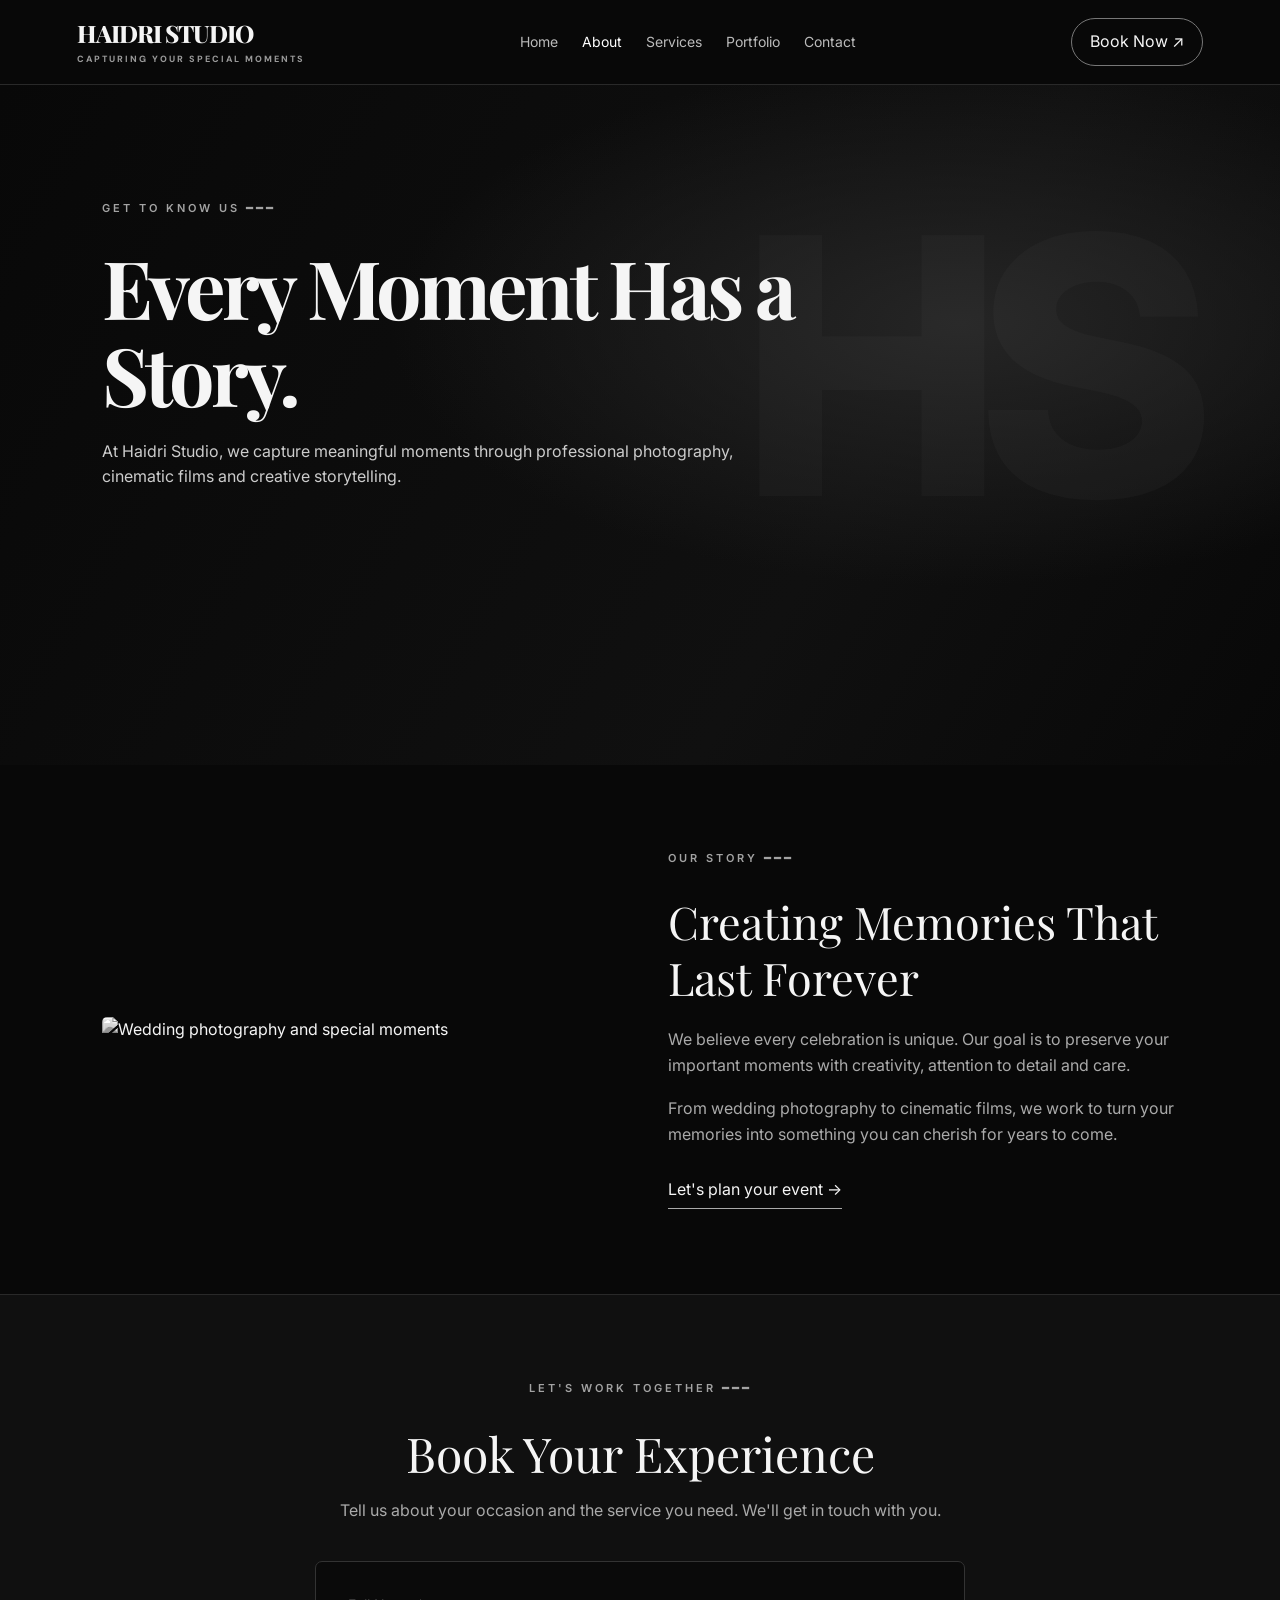
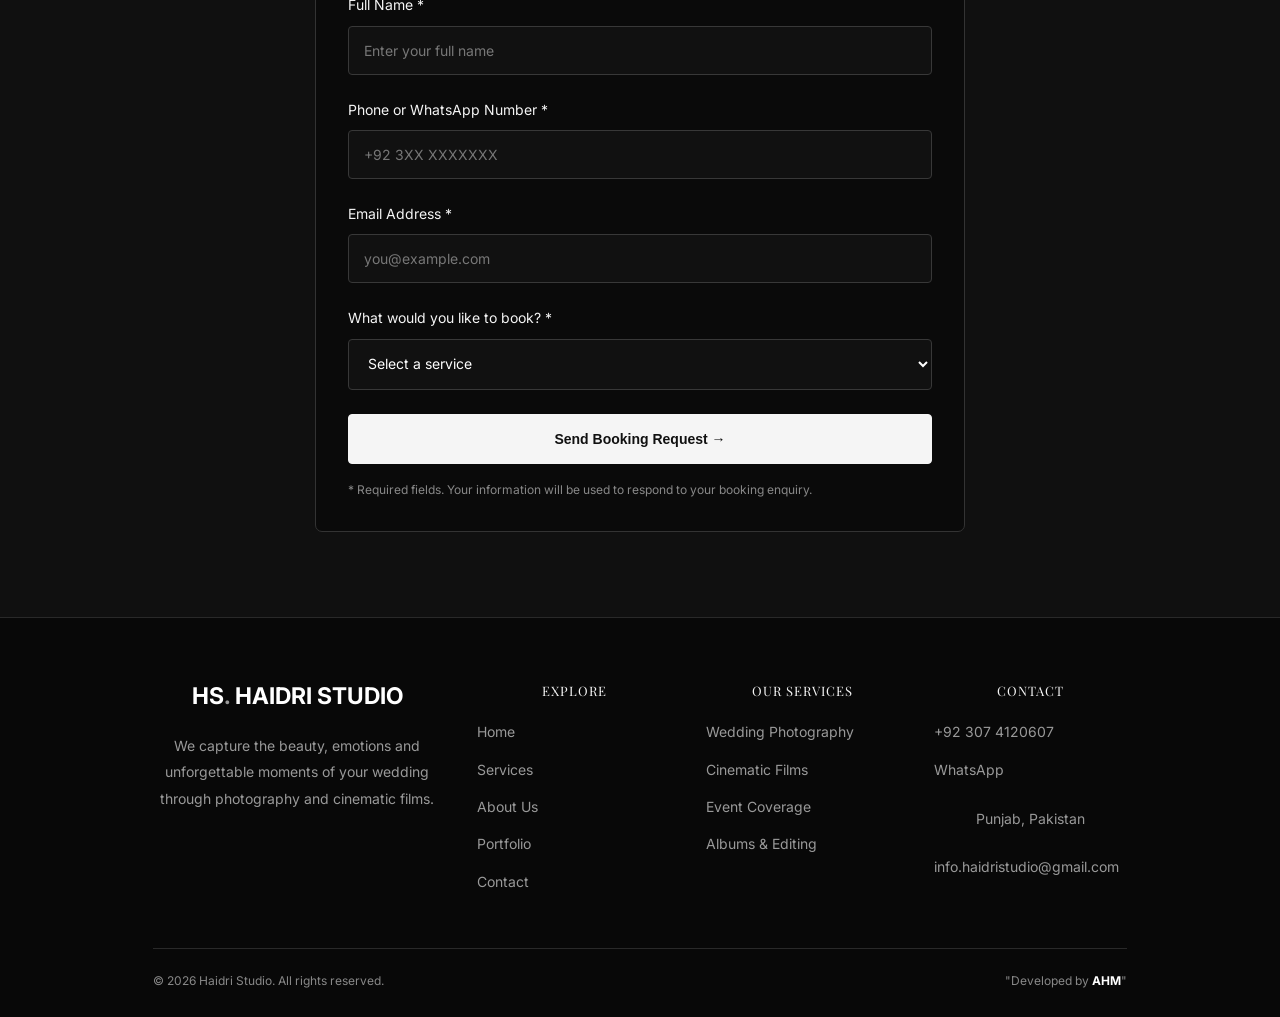
==== about.html @ b30dca48 "Add files via upload" ====
<!DOCTYPE html>
<html lang="en">
<head>
  <meta charset="UTF-8">
  <meta name="viewport" content="width=device-width, initial-scale=1.0">
  <title>About Us | Haidri Studio</title>

  <link rel="preconnect" href="https://fonts.googleapis.com">
  <link href="https://fonts.googleapis.com/css2?family=DM+Sans:wght@400;500;600;700&family=Playfair+Display:wght@400;500;600&display=swap" rel="stylesheet">

  <style>
    * {
      margin: 0;
      padding: 0;
      box-sizing: border-box;
    }

    html {
      scroll-behavior: smooth;
    }

    body {
      background: #090909;
      color: #f5f5f5;
      font-family: 'DM Sans', sans-serif;
      line-height: 1.7;
    }

    a {
      color: inherit;
      text-decoration: none;
    }

    /* Navigation */
    header {
      min-height: 85px;
      padding: 18px 6%;
      display: flex;
      align-items: center;
      justify-content: space-between;
      gap: 24px;
      flex-wrap: wrap;
      border-bottom: 1px solid #292929;
    }

    .logo {
      font-family: 'Playfair Display', serif;
      font-size: 25px;
      letter-spacing: 3px;
      line-height: 1.3;
    }

    .logo span {
      display: block;
      margin-top: 5px;
      font-family: 'DM Sans', sans-serif;
      font-size: 9px;
      letter-spacing: 2px;
      color: #999;
    }

    nav {
      display: flex;
      align-items: center;
      flex-wrap: wrap;
      gap: 24px;
    }

    nav a {
      color: #bbb;
      font-size: 14px;
      transition: color .3s;
    }

    nav a:hover,
    nav a.active {
      color: #fff;
    }

    .nav-btn {
      border: 1px solid #777;
      padding: 10px 18px;
      border-radius: 30px;
      white-space: nowrap;
    }

    /* About hero */
    .hero {
      min-height: 420px;
      display: flex;
      align-items: center;
      padding: 80px 8%;
      background:
        linear-gradient(90deg, #090909 15%, #090909bb),
        url('https://images.unsplash.com/photo-1516035069371-29a1b244cc32?auto=format&fit=crop&w=1800&q=85')
        center/cover;
    }

    .hero-content {
      max-width: 780px;
    }

    .eyebrow {
      color: #aaa;
      font-size: 12px;
      letter-spacing: 4px;
      margin-bottom: 22px;
    }

    h1, h2, h3 {
      font-family: 'Playfair Display', serif;
      font-weight: 400;
      line-height: 1.25;
    }

    h1 {
      font-size: clamp(40px, 6vw, 68px);
    }

    .hero p {
      max-width: 650px;
      margin-top: 22px;
      color: #ccc;
      font-size: 16px;
    }

    /* About story */
    .story {
      display: grid;
      grid-template-columns: 1fr 1fr;
      align-items: center;
      gap: 55px;
      padding: 85px 8%;
    }

    .story img {
      width: 100%;
      height: 450px;
      object-fit: cover;
      filter: grayscale(100%);
      border-radius: 5px;
    }

    .story h2 {
      font-size: clamp(32px, 4vw, 45px);
      margin-bottom: 22px;
    }

    .story p {
      color: #aaa;
      margin-bottom: 18px;
    }

    .story-link {
      display: inline-block;
      margin-top: 12px;
      border-bottom: 1px solid #aaa;
      padding-bottom: 5px;
    }

    /* Booking section */
    .booking-section {
      padding: 85px 20px;
      background: #101010;
      border-top: 1px solid #292929;
    }

    .booking-heading {
      max-width: 650px;
      text-align: center;
      margin: 0 auto 38px;
    }

    .booking-heading h2 {
      font-size: clamp(34px, 5vw, 48px);
      margin: 15px 0;
    }

    .booking-heading p {
      color: #aaa;
    }

    .booking-form {
      max-width: 650px;
      margin: auto;
      padding: 32px;
      border: 1px solid #333;
      border-radius: 7px;
      background: #0a0a0a;
    }

    .form-group {
      margin-bottom: 24px;
    }

    .booking-form label {
      display: block;
      margin-bottom: 9px;
      font-size: 14px;
    }

    .booking-form input,
    .booking-form select {
      width: 100%;
      padding: 15px;
      background: #111;
      color: #fff;
      border: 1px solid #383838;
      border-radius: 4px;
      font-family: inherit;
      font-size: 14px;
      outline: none;
    }

    .booking-form input:focus,
    .booking-form select:focus {
      border-color: #bbb;
    }

    .booking-form input::placeholder {
      color: #777;
    }

    .booking-form select option {
      background: #111;
      color: #fff;
    }

    .submit-btn {
      width: 100%;
      padding: 16px;
      background: #f5f5f5;
      color: #111;
      border: 1px solid #f5f5f5;
      border-radius: 4px;
      font-size: 14px;
      font-weight: 700;
      cursor: pointer;
      transition: .3s;
    }

    .submit-btn:hover {
      background: #ccc;
    }

    .form-note {
      color: #888;
      font-size: 12px;
      margin-top: 16px;
    }

    /* Footer */
    footer {
      text-align: center;
      padding: 30px 15px;
      border-top: 1px solid #292929;
      color: #999;
      font-size: 12px;
    }

    @media (max-width: 800px) {
      header {
        padding: 20px 5%;
      }

      nav {
        gap: 15px;
      }

      .story {
        grid-template-columns: 1fr;
        gap: 30px;
        padding: 55px 6%;
      }

      .story img {
        height: 330px;
      }

      .hero {
        padding: 65px 6%;
      }
    }

    @media (max-width: 520px) {
      .logo {
        font-size: 21px;
      }

      nav {
        width: 100%;
      }

      .booking-form {
        padding: 22px 17px;
      }

      .booking-section {
        padding: 55px 15px;
      }
    }
  </style>
  <link rel="stylesheet" href="style.css">
</head>

<body>

  <header>
    <a href="index.html" class="logo">
      HAIDRI STUDIO
      <span>CAPTURING YOUR SPECIAL MOMENTS</span>
    </a>

    <nav>
      <a href="index.html">Home</a>
      <a href="about.html" class="active">About</a>
      <a href="services.html">Services</a>
      <a href="portfolio.html">Portfolio</a>
      <a href="contact.html">Contact</a>
    </nav>

    <a href="#booking" class="nav-btn">Book Now ↗</a>
  </header>

  <main>
    <section class="hero">
      <div class="hero-content">
        <div class="eyebrow">GET TO KNOW US ━━━</div>

        <h1>Every Moment Has a Story.</h1>

        <p>
          At Haidri Studio, we capture meaningful moments
          through professional photography, cinematic films
          and creative storytelling.
        </p>
      </div>
    </section>

    <section class="story">
      <div>
        <img
          src="https://images.unsplash.com/photo-1519741497674-611481863552?auto=format&fit=crop&w=1000&q=85"
          alt="Wedding photography and special moments"
          loading="lazy"
        >
      </div>

      <div>
        <div class="eyebrow">OUR STORY ━━━</div>

        <h2>Creating Memories That Last Forever</h2>

        <p>
          We believe every celebration is unique.
          Our goal is to preserve your important moments
          with creativity, attention to detail and care.
        </p>

        <p>
          From wedding photography to cinematic films,
          we work to turn your memories into something
          you can cherish for years to come.
        </p>

        <a href="#booking" class="story-link">
          Let's plan your event →
        </a>
      </div>
    </section>

    <section class="booking-section" id="booking">
      <div class="booking-heading">
        <div class="eyebrow">LET'S WORK TOGETHER ━━━</div>

        <h2>Book Your Experience</h2>

        <p>
          Tell us about your occasion and the service
          you need. We'll get in touch with you.
        </p>
      </div>

      <form class="booking-form"
            action="https://formsubmit.co/YOUR_EMAIL@example.com"
            method="POST">

        <input type="hidden" name="_subject"
               value="New Haidri Studio Booking Request">

        <div class="form-group">
          <label for="full-name">Full Name *</label>

          <input type="text" id="full-name"
                 name="Full Name"
                 placeholder="Enter your full name"
                 autocomplete="name" required>
        </div>

        <div class="form-group">
          <label for="phone">Phone or WhatsApp Number *</label>

          <input type="tel" id="phone"
                 name="Phone or WhatsApp Number"
                 placeholder="+92 3XX XXXXXXX"
                 autocomplete="tel" required>
        </div>

        <div class="form-group">
          <label for="email">Email Address *</label>

          <input type="email" id="email"
                 name="Email Address"
                 placeholder="you@example.com"
                 autocomplete="email" required>
        </div>

        <div class="form-group">
          <label for="booking-type">
            What would you like to book? *
          </label>

          <select id="booking-type"
                  name="Booking Service" required>

            <option value="" disabled selected>
              Select a service
            </option>

            <option value="Wedding Photography">
              Wedding Photography
            </option>

            <option value="Wedding Films and Cinematography">
              Wedding Films &amp; Cinematography
            </option>

            <option value="Wedding and Event Coverage">
              Wedding &amp; Event Coverage
            </option>

            <option value="Wedding Albums and Editing">
              Wedding Albums &amp; Editing
            </option>

            <option value="Other">Other</option>
          </select>
        </div>

        <button type="submit" class="submit-btn">
          Send Booking Request →
        </button>

        <p class="form-note">
          * Required fields. Your information will be used
          to respond to your booking enquiry.
        </p>
      </form>
    </section>
  </main>



<footer class="site-footer">
  <div class="footer-container">

    <div class="footer-main">

      <!-- Studio Information -->
      <div class="footer-brand">
        <a href="index.html" class="footer-logo">
          HS<span>.</span> HAIDRI STUDIO
        </a>

        <p>
          We capture the beauty, emotions and unforgettable
          moments of your wedding through photography and
          cinematic films.
        </p>
      </div>

      <!-- Explore Links -->
      <div class="footer-column">
        <h3>EXPLORE</h3>
        <a href="index.html">Home</a>
        <a href="services.html">Services</a>
        <a href="about.html">About Us</a>
        <a href="portfolio.html">Portfolio</a>
        <a href="contact.html">Contact</a>
      </div>

      <!-- Services -->
      <div class="footer-column">
        <h3>OUR SERVICES</h3>
        <a href="services.html">Wedding Photography</a>
        <a href="services.html">Cinematic Films</a>
        <a href="services.html">Event Coverage</a>
        <a href="services.html">Albums &amp; Editing</a>
      </div>

      <!-- Contact Details -->
      <div class="footer-column">
        <h3>CONTACT</h3>

        <a href="tel:+923074120607">
          +92 307 4120607
        </a>

        <a href="https://wa.me/923074120607"
           target="_blank"
           rel="noopener noreferrer">
          WhatsApp
        </a>

        <p class="footer-address">
          Punjab, Pakistan
        </p>

        <a href="mailto:info.haidristudio@gmail.com">
          info.haidristudio@gmail.com
        </a>
      </div>

    </div>

    <!-- Copyright -->
    <div class="footer-bottom">
      <p>
        © 2026 Haidri Studio. All rights reserved.
      </p>


      <p class="footer-designed">
        "Developed by <strong>AHM</strong>"
      </p>
    </div>

  </div>
</footer>

</body>
</html>
---- style.css ----
@import url('https://fonts.googleapis.com/css2?family=Inter:wght@400;500;600;700;800&display=swap');

:root {
  --bg: #080808;
  --panel: #111111;
  --text: #f5f5f5;
  --muted: #999999;
  --line: #292929;
}

* {
  margin: 0;
  padding: 0;
  box-sizing: border-box;
}

html {
  scroll-behavior: smooth;
  scroll-padding-top: 90px;
}

body {
  background: var(--bg);
  color: var(--text);
  font-family: 'Inter', Arial, sans-serif;
  line-height: 1.6;
}

a {
  color: inherit;
  text-decoration: none;
}

.navbar {
  height: 86px;
  padding: 0 8%;
  display: flex;
  align-items: center;
  justify-content: space-between;
  border-bottom: 1px solid var(--line);
  position: sticky;
  top: 0;
  z-index: 10;
  background: rgba(8, 8, 8, 0.94);
  backdrop-filter: blur(15px);
}

.logo {
  font-size: 24px;
  font-weight: 800;
  letter-spacing: -1px;
}

.logo span,
.hero h1 span,
.contact h2 span {
  color: #999999;
}

.logo small {
  display: block;
  font-size: 9px;
  letter-spacing: 3px;
  color: var(--muted);
}

.navbar nav {
  display: flex;
  align-items: center;
  gap: 32px;
}

.navbar nav a {
  font-size: 13px;
  color: #c4c4c4;
  transition: color 0.25s;
}

.navbar nav a:hover {
  color: white;
}

.navbar nav .nav-button {
  border: 1px solid #555;
  padding: 10px 17px;
  border-radius: 4px;
  color: white;
}

.hero {
  min-height: 680px;
  padding: 115px 8% 28px;
  display: flex;
  flex-direction: column;
  align-items: flex-start;
  position: relative;
  overflow: hidden;
  background:
    radial-gradient(ellipse at 75% 35%, #252525 0%, transparent 42%),
    linear-gradient(120deg, #080808, #101010 65%, #080808);
}

.hero::before {
  content: "HS";
  position: absolute;
  right: 7%;
  top: 15%;
  font-size: clamp(180px, 28vw, 380px);
  line-height: 1;
  font-weight: 800;
  letter-spacing: -25px;
  color: rgba(255, 255, 255, 0.025);
  pointer-events: none;
}

.eyebrow {
  color: #a3a3a3;
  font-size: 11px;
  letter-spacing: 3px;
  font-weight: 600;
  margin-bottom: 25px;
}

.hero h1 {
  font-size: clamp(42px, 6.3vw, 83px);
  line-height: 1.08;
  letter-spacing: -4px;
  font-weight: 700;
  position: relative;
}

.hero h1 span {
  color: #777;
}

.hero-text {
  color: #a6a6a6;
  max-width: 510px;
  margin-top: 27px;
  font-size: 15px;
  line-height: 1.9;
}

.hero-actions {
  display: flex;
  align-items: center;
  gap: 28px;
  margin-top: 34px;
}

.primary-button {
  display: inline-block;
  background: #f5f5f5;
  color: #080808;
  padding: 14px 23px;
  border-radius: 4px;
  font-size: 13px;
  font-weight: 700;
  transition: background 0.25s, transform 0.25s;
}

.primary-button:hover {
  background: #cfcfcf;
  transform: translateY(-2px);
}

.text-button {
  color: #ddd;
  font-size: 13px;
}

.hero-bottom {
  width: 100%;
  display: flex;
  justify-content: space-between;
  gap: 15px;
  border-top: 1px solid #303030;
  padding-top: 20px;
  margin-top: auto;
  color: #777;
  font-size: 10px;
  letter-spacing: 1.5px;
}

.section {
  padding: 110px 8%;
}

.services {
  background: #f0f0f0;
  color: #111;
}

.services .eyebrow {
  color: #666;
}

.section h2 {
  font-size: clamp(32px, 4.5vw, 55px);
  line-height: 1.15;
  letter-spacing: -2px;
  margin-bottom: 45px;
}

.service-grid {
  display: grid;
  grid-template-columns: repeat(3, 1fr);
  gap: 18px;
}

.service-card {
  padding: 28px;
  min-height: 225px;
  border: 1px solid #d2d2d2;
  transition: transform 0.25s, background 0.25s;
}

.service-card:hover {
  transform: translateY(-5px);
  background: #fff;
}

.service-card span {
  font-size: 12px;
  color: #777;
}

.service-card h3 {
  font-size: 20px;
  margin: 30px 0 12px;
}

.service-card p {
  font-size: 13px;
  color: #666;
  line-height: 1.8;
}

.about {
  background: #0d0d0d;
}

.about > p:last-child {
  max-width: 620px;
  color: #999;
  font-size: 15px;
}

.contact {
  text-align: center;
  background:
    radial-gradient(ellipse at center, #202020 0%, #080808 68%);
}

.contact h2 {
  margin-bottom: 30px;
}

.contact-note {
  color: #777;
  font-size: 12px;
  margin-top: 20px;
}

footer {
  border-top: 1px solid var(--line);
  min-height: 95px;
  padding: 25px 8%;
  display: flex;
  align-items: center;
  justify-content: space-between;
  gap: 20px;
}

footer p {
  font-size: 12px;
  color: #777;
}

@media (max-width: 700px) {
  .navbar {
    height: auto;
    min-height: 75px;
    padding: 15px 5%;
    align-items: flex-start;
    gap: 18px;
  }

  .navbar nav {
    gap: 12px;
    flex-wrap: wrap;
    justify-content: flex-end;
  }

  .navbar nav a {
    font-size: 11px;
  }

  .navbar nav .nav-button {
    padding: 5px 9px;
  }

  .hero {
    min-height: 620px;
    padding: 95px 6% 25px;
  }

  .hero h1 {
    letter-spacing: -2px;
  }

  .hero-bottom {
    flex-direction: column;
    font-size: 9px;
  }

  .section {
    padding: 75px 6%;
  }

  .service-grid {
    grid-template-columns: 1fr;
  }

  footer {
    padding: 22px 6%;
    flex-wrap: wrap;
  }
}

.contact-description {
  max-width: 570px;
  margin: -15px auto 35px;
  color: #aaa;
  font-size: 14px;
  line-height: 1.9;
}

.contact-details {
  display: flex;
  justify-content: center;
  gap: 60px;
  flex-wrap: wrap;
  margin-bottom: 35px;
}

.contact-item {
  display: flex;
  flex-direction: column;
  gap: 8px;
}

.contact-item span {
  font-size: 10px;
  letter-spacing: 2px;
  color: #888;
}

.contact-item a,
.contact-item p {
  color: #f2f2f2;
  font-size: 15px;
}

.contact-item a:hover {
  color: #aaa;
}

@media (max-width: 600px) {
  .contact-details {
    gap: 25px;
    flex-direction: column;
  }
}

/* ===== HAIDRI STUDIO FOOTER ===== */

.site-footer {
  background: #080808;
  color: #f5f5f5;
  padding: 65px 6% 25px;
  border-top: 1px solid #292929;
}

.footer-container {
  max-width: 1200px;
  margin: 0 auto;
}

.footer-main {
  display: grid;
  grid-template-columns: 1.5fr 1fr 1fr 1fr;
  gap: 35px;
  padding-bottom: 45px;
}

.footer-logo {
  display: inline-block;
  color: #fff;
  font-size: 27px;
  font-weight: 700;
  text-decoration: none;
  margin-bottom: 18px;
}

.footer-logo span {
  color: #999;
}

.footer-brand p {
  max-width: 290px;
  color: #999;
  font-size: 14px;
  line-height: 1.9;
}

.footer-column h3 {
  font-size: 13px;
  letter-spacing: 1px;
  margin: 5px 0 22px;
}

.footer-column a {
  display: block;
  width: fit-content;
  color: #999;
  font-size: 14px;
  text-decoration: none;
  margin-bottom: 15px;
  transition: color .25s ease;
}

.footer-column a:hover {
  color: #fff;
}

.footer-bottom {
  border-top: 1px solid #292929;
  padding-top: 22px;
  display: flex;
  align-items: center;
  justify-content: space-between;
  flex-wrap: wrap;
  gap: 15px;
}

.footer-bottom p {
  margin: 0;
  color: #888;
  font-size: 12px;
  line-height: 1.7;
}

.footer-credit {
  color: #bbb !important;
}

@media (max-width: 800px) {
  .footer-main {
    grid-template-columns: repeat(2, minmax(0, 1fr));
    gap: 30px 20px;
  }
}

@media (max-width: 480px) {
  .site-footer {
    padding: 45px 6% 22px;
  }

  .footer-main {
    grid-template-columns: 1fr 1fr;
  }

  .footer-brand {
    grid-column: 1 / -1;
  }

  .footer-bottom {
    align-items: flex-start;
    flex-direction: column;
  }
}
.footer-address {
  color: #ccc;
  font-size: 14px;
  line-height: 1.8;
  margin: 25px 0;
}
.footer-bottom {
  position: relative;
}

.footer-designed {
  position: absolute;
  right: 0;
  bottom: 0;
  margin: 0;
  color: #999;
  font-size: 13px;
  text-align: right;
}

.footer-designed strong {
  color: #fff;
}

@media (max-width: 600px) {
  .footer-designed {
    position: static;
    text-align: left;
    margin-top: 10px;
  }
}
/* HAIDRI STUDIO FOOTER */
.site-footer {
  background: #080808;
  color: #f5f5f5;
  padding: 60px 6% 25px;
  border-top: 1px solid #292929;
  margin-top: 0;
}

.footer-container {
  max-width: 1200px;
  margin: 0 auto;
}

.footer-main {
  display: grid;
  grid-template-columns: 1.5fr 1fr 1fr 1fr;
  gap: 35px;
  padding-bottom: 40px;
}

.footer-logo {
  display: inline-block;
  color: #fff;
  font-size: 23px;
  font-weight: 700;
  text-decoration: none;
  margin-bottom: 18px;
}

.footer-logo span {
  color: #999;
}

.footer-brand p {
  max-width: 290px;
  color: #999;
  font-size: 14px;
  line-height: 1.9;
}

.footer-column h3 {
  font-size: 13px;
  letter-spacing: 1px;
  margin: 5px 0 22px;
}

.footer-column a {
  display: block;
  width: fit-content;
  color: #999;
  font-size: 14px;
  text-decoration: none;
  margin-bottom: 15px;
  transition: color 0.25s ease;
  overflow-wrap: anywhere;
}

.footer-column a:hover {
  color: #fff;
}

.footer-address {
  color: #999;
  font-size: 14px;
  line-height: 1.8;
  margin: 25px 0;
}

.footer-bottom {
  border-top: 1px solid #292929;
  padding-top: 22px;
  display: flex;
  align-items: center;
  justify-content: space-between;
  flex-wrap: wrap;
  gap: 15px;
}

.footer-bottom p {
  margin: 0;
  color: #888;
  font-size: 12px;
  line-height: 1.7;
}

.footer-designed strong {
  color: #fff;
}

@media (max-width: 800px) {
  .footer-main {
    grid-template-columns: repeat(2, minmax(0, 1fr));
    gap: 30px 20px;
  }
}

@media (max-width: 480px) {
  .site-footer {
    padding: 45px 6% 22px;
  }

  .footer-main {
    grid-template-columns: 1fr 1fr;
  }

  .footer-brand {
    grid-column: 1 / -1;
  }

  .footer-bottom {
    align-items: flex-start;
    flex-direction: column;
  }
}
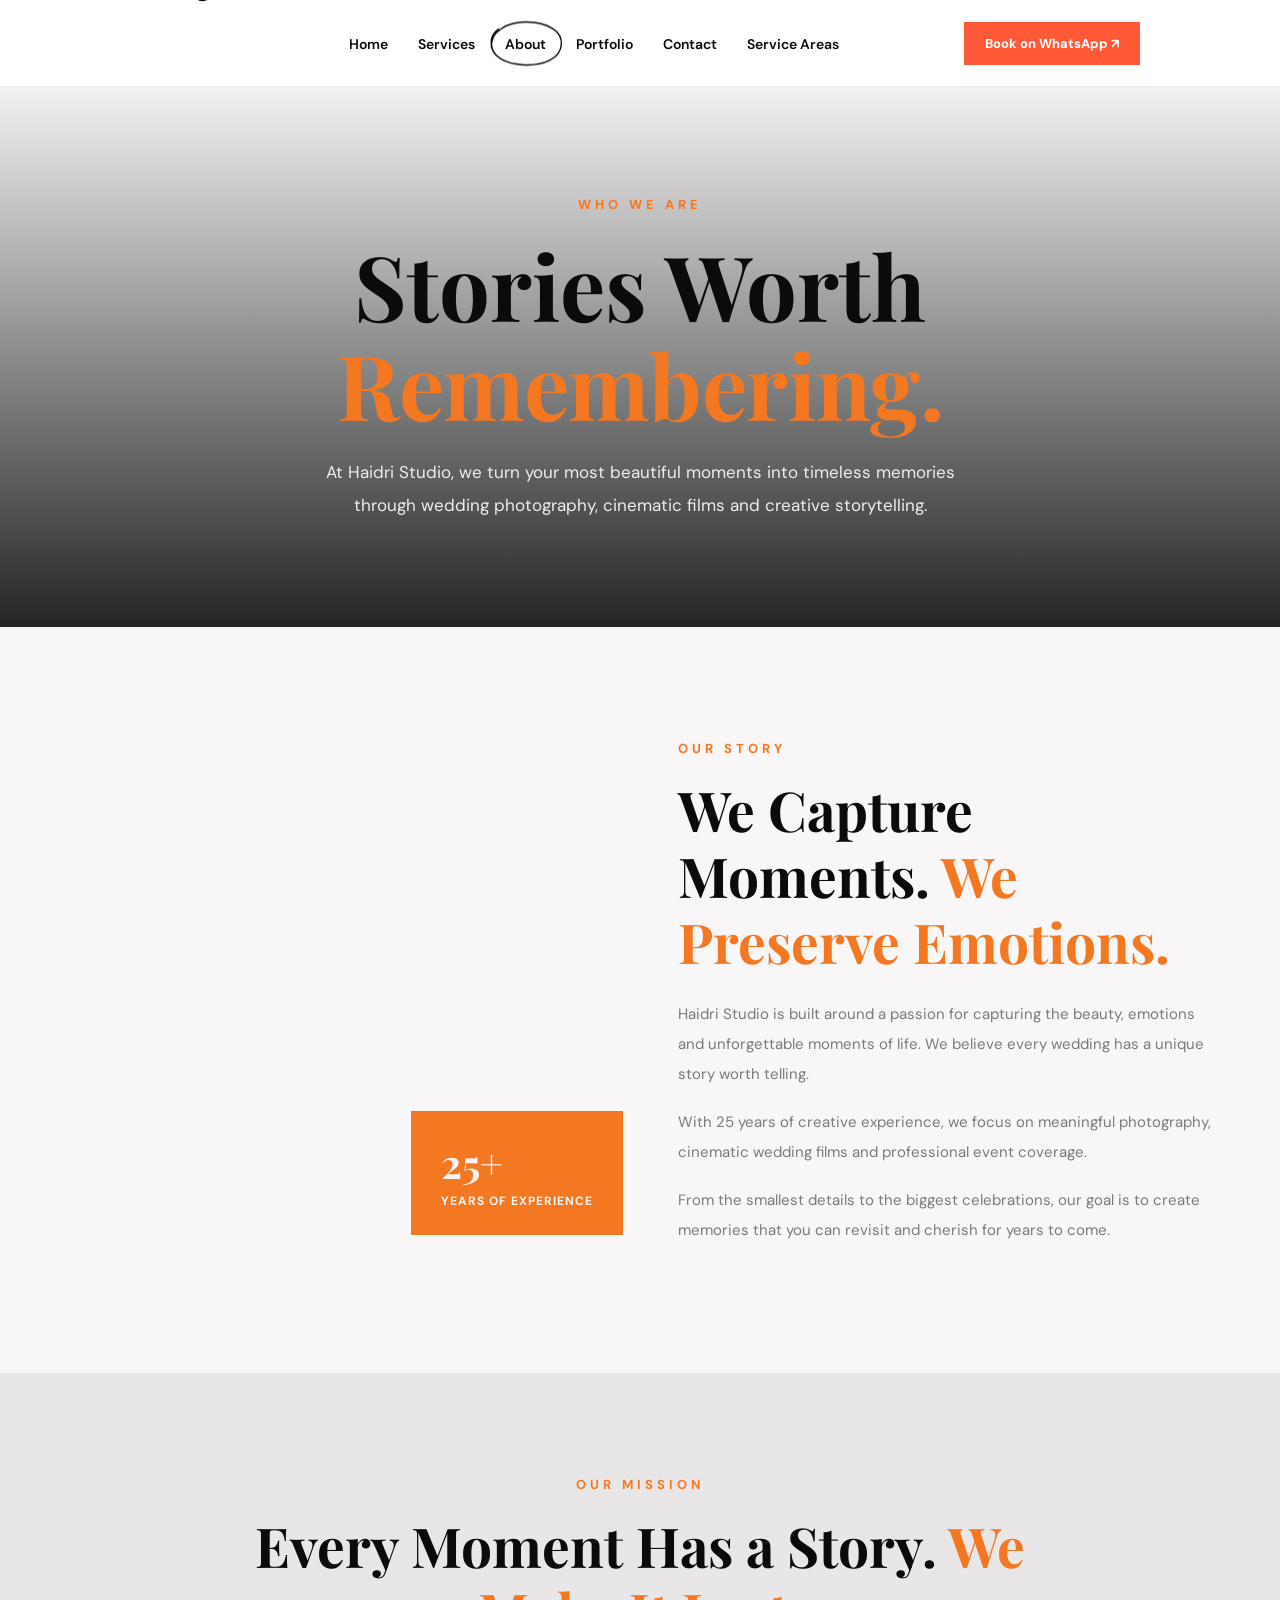
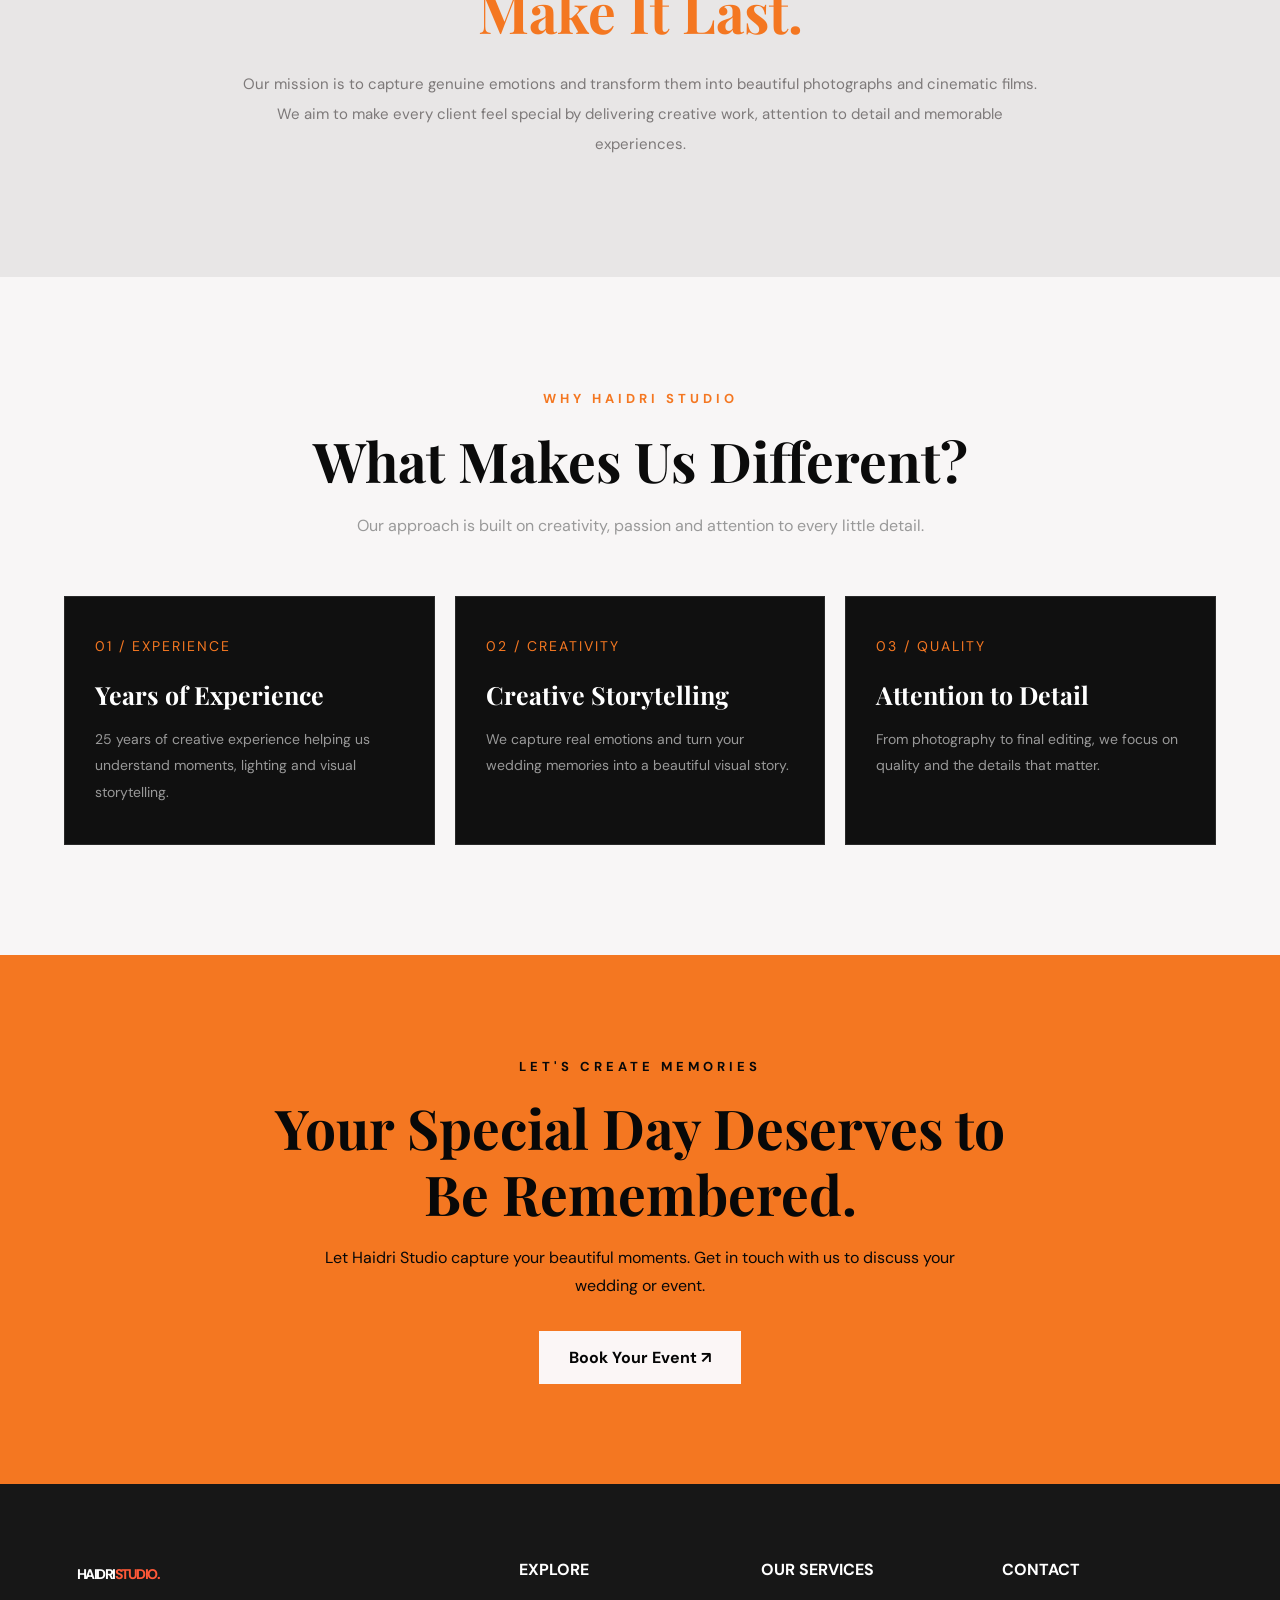
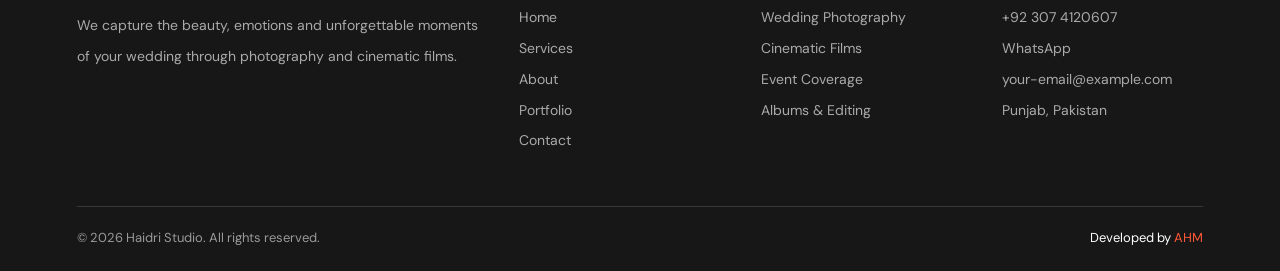
==== commit 6da11b85: "Add files via upload" ====
--- a/about.html
+++ b/about.html
@@ -2,542 +2,531 @@
 <!DOCTYPE html>
 <html lang="en">
 <head>
-  <meta charset="UTF-8">
-  <meta name="viewport" content="width=device-width, initial-scale=1.0">
-  <title>About Us | Haidri Studio</title>
-
-  <link rel="preconnect" href="https://fonts.googleapis.com">
-  <link href="https://fonts.googleapis.com/css2?family=DM+Sans:wght@400;500;600;700&family=Playfair+Display:wght@400;500;600&display=swap" rel="stylesheet">
-
-  <style>
-    * {
-      margin: 0;
-      padding: 0;
-      box-sizing: border-box;
-    }
-
-    html {
-      scroll-behavior: smooth;
-    }
-
-    body {
-      background: #090909;
-      color: #f5f5f5;
-      font-family: 'DM Sans', sans-serif;
-      line-height: 1.7;
-    }
-
-    a {
-      color: inherit;
-      text-decoration: none;
-    }
-
-    /* Navigation */
-    header {
-      min-height: 85px;
-      padding: 18px 6%;
-      display: flex;
-      align-items: center;
-      justify-content: space-between;
-      gap: 24px;
-      flex-wrap: wrap;
-      border-bottom: 1px solid #292929;
-    }
-
-    .logo {
-      font-family: 'Playfair Display', serif;
-      font-size: 25px;
-      letter-spacing: 3px;
-      line-height: 1.3;
-    }
-
-    .logo span {
-      display: block;
-      margin-top: 5px;
-      font-family: 'DM Sans', sans-serif;
-      font-size: 9px;
-      letter-spacing: 2px;
-      color: #999;
-    }
-
-    nav {
-      display: flex;
-      align-items: center;
-      flex-wrap: wrap;
-      gap: 24px;
-    }
-
-    nav a {
-      color: #bbb;
-      font-size: 14px;
-      transition: color .3s;
-    }
-
-    nav a:hover,
-    nav a.active {
-      color: #fff;
-    }
-
-    .nav-btn {
-      border: 1px solid #777;
-      padding: 10px 18px;
-      border-radius: 30px;
-      white-space: nowrap;
-    }
-
-    /* About hero */
-    .hero {
-      min-height: 420px;
-      display: flex;
-      align-items: center;
-      padding: 80px 8%;
-      background:
-        linear-gradient(90deg, #090909 15%, #090909bb),
-        url('https://images.unsplash.com/photo-1516035069371-29a1b244cc32?auto=format&fit=crop&w=1800&q=85')
-        center/cover;
-    }
-
-    .hero-content {
-      max-width: 780px;
-    }
-
-    .eyebrow {
-      color: #aaa;
-      font-size: 12px;
-      letter-spacing: 4px;
-      margin-bottom: 22px;
-    }
-
-    h1, h2, h3 {
-      font-family: 'Playfair Display', serif;
-      font-weight: 400;
-      line-height: 1.25;
-    }
-
-    h1 {
-      font-size: clamp(40px, 6vw, 68px);
-    }
-
-    .hero p {
-      max-width: 650px;
-      margin-top: 22px;
-      color: #ccc;
-      font-size: 16px;
-    }
-
-    /* About story */
-    .story {
-      display: grid;
-      grid-template-columns: 1fr 1fr;
-      align-items: center;
-      gap: 55px;
-      padding: 85px 8%;
-    }
-
-    .story img {
-      width: 100%;
-      height: 450px;
-      object-fit: cover;
-      filter: grayscale(100%);
-      border-radius: 5px;
-    }
-
-    .story h2 {
-      font-size: clamp(32px, 4vw, 45px);
-      margin-bottom: 22px;
-    }
-
-    .story p {
-      color: #aaa;
-      margin-bottom: 18px;
-    }
-
-    .story-link {
-      display: inline-block;
-      margin-top: 12px;
-      border-bottom: 1px solid #aaa;
-      padding-bottom: 5px;
-    }
-
-    /* Booking section */
-    .booking-section {
-      padding: 85px 20px;
-      background: #101010;
-      border-top: 1px solid #292929;
-    }
-
-    .booking-heading {
-      max-width: 650px;
-      text-align: center;
-      margin: 0 auto 38px;
-    }
-
-    .booking-heading h2 {
-      font-size: clamp(34px, 5vw, 48px);
-      margin: 15px 0;
-    }
-
-    .booking-heading p {
-      color: #aaa;
-    }
-
-    .booking-form {
-      max-width: 650px;
-      margin: auto;
-      padding: 32px;
-      border: 1px solid #333;
-      border-radius: 7px;
-      background: #0a0a0a;
-    }
-
-    .form-group {
-      margin-bottom: 24px;
-    }
-
-    .booking-form label {
-      display: block;
-      margin-bottom: 9px;
-      font-size: 14px;
-    }
-
-    .booking-form input,
-    .booking-form select {
-      width: 100%;
-      padding: 15px;
-      background: #111;
-      color: #fff;
-      border: 1px solid #383838;
-      border-radius: 4px;
-      font-family: inherit;
-      font-size: 14px;
-      outline: none;
-    }
-
-    .booking-form input:focus,
-    .booking-form select:focus {
-      border-color: #bbb;
-    }
-
-    .booking-form input::placeholder {
-      color: #777;
-    }
-
-    .booking-form select option {
-      background: #111;
-      color: #fff;
-    }
-
-    .submit-btn {
-      width: 100%;
-      padding: 16px;
-      background: #f5f5f5;
-      color: #111;
-      border: 1px solid #f5f5f5;
-      border-radius: 4px;
-      font-size: 14px;
-      font-weight: 700;
-      cursor: pointer;
-      transition: .3s;
-    }
-
-    .submit-btn:hover {
-      background: #ccc;
-    }
-
-    .form-note {
-      color: #888;
-      font-size: 12px;
-      margin-top: 16px;
-    }
-
-    /* Footer */
-    footer {
-      text-align: center;
-      padding: 30px 15px;
-      border-top: 1px solid #292929;
-      color: #999;
-      font-size: 12px;
-    }
-
-    @media (max-width: 800px) {
-      header {
-        padding: 20px 5%;
-      }
-
-      nav {
-        gap: 15px;
-      }
-
-      .story {
-        grid-template-columns: 1fr;
-        gap: 30px;
-        padding: 55px 6%;
-      }
-
-      .story img {
-        height: 330px;
-      }
-
-      .hero {
-        padding: 65px 6%;
-      }
-    }
-
-    @media (max-width: 520px) {
-      .logo {
-        font-size: 21px;
-      }
-
-      nav {
-        width: 100%;
-      }
-
-      .booking-form {
-        padding: 22px 17px;
-      }
-
-      .booking-section {
-        padding: 55px 15px;
-      }
-    }
-  </style>
-  <link rel="stylesheet" href="style.css">
+    <meta charset="UTF-8">
+    <meta name="viewport" content="width=device-width, initial-scale=1.0">
+
+    <meta name="description" content="Learn about Haidri Studio, our passion for wedding photography, cinematic films and capturing unforgettable moments.">
+
+    <title>About Us | Haidri Studio</title>
+
+    <link rel="stylesheet" href="style.css">
+
+    <link href="https://fonts.googleapis.com/css2?family=DM+Sans:wght@400;500;600;700&family=Playfair+Display:wght@500;600;700&display=swap" rel="stylesheet">
+
+    <style>
+        .about-page {
+            background: #f8f6f6;
+            color: #0b0b0b;
+            font-family: 'DM Sans', sans-serif;
+        }
+
+        .about-page * {
+            box-sizing: border-box;
+        }
+
+        .about-container {
+            width: min(1180px, 90%);
+            margin: auto;
+        }
+
+        .about-hero {
+            min-height: 540px;
+            display: flex;
+            align-items: center;
+            text-align: center;
+            background:
+                linear-gradient(rgba(240, 238, 238, 0.65), rgba(0,0,0,.85)),
+                url('https://images.unsplash.com/photo-1519741497674-611481863552?auto=format&fit=crop&w=1800&q=85') center/cover;
+            padding: 100px 20px;
+        }
+
+        .about-hero-content {
+            max-width: 850px;
+            margin: auto;
+        }
+
+        .about-label {
+            color: #f47721;
+            font-size: 13px;
+            letter-spacing: 4px;
+            font-weight: 700;
+            text-transform: uppercase;
+        }
+
+        .about-hero h1 {
+            font-family: 'Playfair Display', serif;
+            font-size: clamp(48px, 8vw, 90px);
+            line-height: 1.1;
+            margin: 22px 0;
+        }
+
+        .about-hero h1 span {
+            color: #f47721;
+        }
+
+        .about-hero p {
+            color: #efeeee;
+            font-size: 17px;
+            line-height: 1.9;
+            max-width: 680px;
+            margin: auto;
+        }
+
+        .about-story {
+            padding: 110px 0;
+        }
+
+        .about-story-grid {
+            display: grid;
+            grid-template-columns: 1fr 1fr;
+            gap: 75px;
+            align-items: center;
+        }
+
+        .about-story-image {
+            min-height: 520px;
+            background:
+                url('https://images.unsplash.com/photo-1537633552985-df8429e8048b?auto=format&fit=crop&w=1000&q=85') center/cover;
+            position: relative;
+        }
+
+        .about-experience {
+            position: absolute;
+            bottom: 25px;
+            right: -20px;
+            background: #f47721;
+            padding: 25px 30px;
+            color: #f9f5f5;
+        }
+
+        .about-experience strong {
+            display: block;
+            font-size: 40px;
+            font-family: 'Playfair Display', serif;
+        }
+
+        .about-experience span {
+            font-size: 12px;
+            font-weight: 700;
+            letter-spacing: 1px;
+        }
+
+        .about-story-text h2,
+        .about-mission h2,
+        .about-cta h2 {
+            font-family: 'Playfair Display', serif;
+            font-size: clamp(35px, 5vw, 55px);
+            line-height: 1.2;
+            margin: 18px 0 25px;
+        }
+
+        .about-story-text h2 span,
+        .about-mission h2 span {
+            color: #f47721;
+        }
+
+        .about-story-text p,
+        .about-mission p {
+            color: #7d7979;
+            font-size: 15px;
+            line-height: 2;
+            margin-bottom: 18px;
+        }
+
+        .about-mission {
+            padding: 100px 0;
+            background: #e8e6e6;
+            text-align: center;
+        }
+
+        .about-mission-content {
+            max-width: 800px;
+            margin: auto;
+        }
+
+        .about-values {
+            padding: 110px 0;
+        }
+
+        .about-section-heading {
+            text-align: center;
+            margin-bottom: 55px;
+        }
+
+        .about-section-heading h2 {
+            font-family: 'Playfair Display', serif;
+            font-size: clamp(35px, 5vw, 55px);
+            margin: 15px 0;
+        }
+
+        .about-section-heading p {
+            color: #999;
+            line-height: 1.8;
+        }
+
+        .about-values-grid {
+            display: grid;
+            grid-template-columns: repeat(3, 1fr);
+            gap: 20px;
+        }
+
+        .about-value-card {
+            border: 1px solid #292929;
+            background: #101010;
+            padding: 38px 30px;
+            transition: .3s ease;
+        }
+
+        .about-value-card:hover {
+            border-color: #f47721;
+            transform: translateY(-7px);
+        }
+
+        .about-value-card .number {
+            color: #f47721;
+            font-size: 14px;
+            letter-spacing: 2px;
+        }
+
+        .about-value-card h3 {
+            font-family: 'Playfair Display', serif;
+            font-size: 25px;
+            margin: 22px 0 15px;
+        }
+
+        .about-value-card p {
+            color: #999;
+            font-size: 14px;
+            line-height: 1.9;
+        }
+
+        .about-cta {
+            padding: 100px 20px;
+            text-align: center;
+            background: #f47721;
+            color: #080808;
+        }
+
+        .about-cta .about-label {
+            color: #080808;
+        }
+
+        .about-cta p {
+            max-width: 650px;
+            margin: 0 auto 30px;
+            line-height: 1.8;
+        }
+
+        .about-cta h2 {
+            max-width: 750px;
+            margin: 18px auto;
+        }
+
+        .about-cta a {
+            display: inline-block;
+            padding: 16px 30px;
+            background: #fbf6f6;
+            color: rgb(5, 5, 5);
+            text-decoration: none;
+            font-weight: 700;
+            transition: .3s;
+        }
+
+        .about-cta a:hover {
+            background: #292929;
+        }
+
+        @media(max-width: 768px) {
+            .about-story-grid {
+                grid-template-columns: 1fr;
+                gap: 50px;
+            }
+
+            .about-story-image {
+                min-height: 380px;
+            }
+
+            .about-experience {
+                right: 10px;
+            }
+
+            .about-values-grid {
+                grid-template-columns: 1fr;
+            }
+
+            .about-story,
+            .about-values {
+                padding: 75px 0;
+            }
+
+            .about-mission {
+                padding: 75px 20px;
+            }
+
+            .about-hero {
+                min-height: 460px;
+            }
+        }
+                .site-header .nav-cta {
+    margin-right: 140px;
+}
+    </style>
 </head>
 
-<body>
-
-  <header>
-    <a href="index.html" class="logo">
-      HAIDRI STUDIO
-      <span>CAPTURING YOUR SPECIAL MOMENTS</span>
-    </a>
-
-    <nav>
-      <a href="index.html">Home</a>
-      <a href="about.html" class="active">About</a>
-      <a href="services.html">Services</a>
-      <a href="portfolio.html">Portfolio</a>
-      <a href="contact.html">Contact</a>
+<body class="about-page">
+
+    <!-- HEADER -->
+<header class="site-header">
+    <nav class="navbar">
+
+        <a href="index.html" class="logo">
+            <img src="images/logo.png" alt="Haidri Studio Logo" class="logo-img">
+        </a>
+
+        <ul class="nav-links">
+            <li><a href="index.html">Home</a></li>
+            <li><a href="services.html">Services</a></li>
+            <li><a href="about.html">About</a></li>
+            <li><a href="portfolio.html">Portfolio</a></li>
+            <li><a href="contact.html">Contact</a></li>
+
+            <li class="dropdown">
+                <a href="areas.html">Service Areas</a>
+                <ul class="dropdown-menu">
+                    <li><a href="areas.html#lahore">Lahore</a></li>
+                    <li><a href="areas.html#faisalabad">Faisalabad</a></li>
+                     <li><a href="areas.html#gujrat">Gujrat</a></li>
+                    <li><a href="areas.html#multan">Multan</a></li>
+                    <li><a href="areas.html#rawalpindi">Rawalpindi</a></li>
+                    <li><a href="areas.html#islamabad">Islamabad</a></li>
+                    <li><a href="areas.html#gujranwala">Gujranwala</a></li>
+                    <li><a href="areas.html#sialkot">Sialkot</a></li>
+                    <li><a href="areas.html#bahawalpur">Bahawalpur</a></li>
+                    <li><a href="areas.html#Other City">Other City</a></li>
+                </ul>
+            </li>
+        </ul>
+
+        <a href="https://wa.me/923074120607" class="nav-cta">
+            Book on WhatsApp ↗
+        </a>
+
     </nav>
-
-    <a href="#booking" class="nav-btn">Book Now ↗</a>
-  </header>
-
-  <main>
-    <section class="hero">
-      <div class="hero-content">
-        <div class="eyebrow">GET TO KNOW US ━━━</div>
-
-        <h1>Every Moment Has a Story.</h1>
-
-        <p>
-          At Haidri Studio, we capture meaningful moments
-          through professional photography, cinematic films
-          and creative storytelling.
-        </p>
-      </div>
-    </section>
-
-    <section class="story">
-      <div>
-        <img
-          src="https://images.unsplash.com/photo-1519741497674-611481863552?auto=format&fit=crop&w=1000&q=85"
-          alt="Wedding photography and special moments"
-          loading="lazy"
-        >
-      </div>
-
-      <div>
-        <div class="eyebrow">OUR STORY ━━━</div>
-
-        <h2>Creating Memories That Last Forever</h2>
-
-        <p>
-          We believe every celebration is unique.
-          Our goal is to preserve your important moments
-          with creativity, attention to detail and care.
-        </p>
-
-        <p>
-          From wedding photography to cinematic films,
-          we work to turn your memories into something
-          you can cherish for years to come.
-        </p>
-
-        <a href="#booking" class="story-link">
-          Let's plan your event →
-        </a>
-      </div>
-    </section>
-
-    <section class="booking-section" id="booking">
-      <div class="booking-heading">
-        <div class="eyebrow">LET'S WORK TOGETHER ━━━</div>
-
-        <h2>Book Your Experience</h2>
-
-        <p>
-          Tell us about your occasion and the service
-          you need. We'll get in touch with you.
-        </p>
-      </div>
-
-      <form class="booking-form"
-            action="https://formsubmit.co/YOUR_EMAIL@example.com"
-            method="POST">
-
-        <input type="hidden" name="_subject"
-               value="New Haidri Studio Booking Request">
-
-        <div class="form-group">
-          <label for="full-name">Full Name *</label>
-
-          <input type="text" id="full-name"
-                 name="Full Name"
-                 placeholder="Enter your full name"
-                 autocomplete="name" required>
+</header>
+
+    <main>
+
+        <!-- ABOUT HERO -->
+        <section class="about-hero">
+            <div class="about-hero-content">
+                <span class="about-label">WHO WE ARE</span>
+
+                <h1>Stories Worth <span>Remembering.</span></h1>
+
+                <p>
+                    At Haidri Studio, we turn your most beautiful moments
+                    into timeless memories through wedding photography,
+                    cinematic films and creative storytelling.
+                </p>
+            </div>
+        </section>
+
+        <!-- OUR STORY -->
+        <section class="about-story">
+            <div class="about-container about-story-grid">
+
+                <div class="about-story-image">
+                    <div class="about-experience">
+                        <strong>25+</strong>
+                        <span>YEARS OF EXPERIENCE</span>
+                    </div>
+                </div>
+
+                <div class="about-story-text">
+                    <span class="about-label">OUR STORY</span>
+
+                    <h2>We Capture Moments. <span>We Preserve Emotions.</span></h2>
+
+                    <p>
+                        Haidri Studio is built around a passion for capturing
+                        the beauty, emotions and unforgettable moments of life.
+                        We believe every wedding has a unique story worth telling.
+                    </p>
+
+                    <p>
+                        With 25 years of creative experience, we focus on
+                        meaningful photography, cinematic wedding films and
+                        professional event coverage.
+                    </p>
+
+                    <p>
+                        From the smallest details to the biggest celebrations,
+                        our goal is to create memories that you can revisit
+                        and cherish for years to come.
+                    </p>
+                </div>
+
+            </div>
+        </section>
+
+        <!-- OUR MISSION -->
+        <section class="about-mission">
+            <div class="about-container about-mission-content">
+
+                <span class="about-label">OUR MISSION</span>
+
+                <h2>Every Moment Has a Story. <span>We Make It Last.</span></h2>
+
+                <p>
+                    Our mission is to capture genuine emotions and transform
+                    them into beautiful photographs and cinematic films.
+                    We aim to make every client feel special by delivering
+                    creative work, attention to detail and memorable experiences.
+                </p>
+
+            </div>
+        </section>
+
+        <!-- WHY CHOOSE US -->
+        <section class="about-values">
+            <div class="about-container">
+
+                <div class="about-section-heading">
+                    <span class="about-label">WHY HAIDRI STUDIO</span>
+                    <h2>What Makes Us Different?</h2>
+                    <p>
+                        Our approach is built on creativity, passion and
+                        attention to every little detail.
+                    </p>
+                </div>
+
+                <div class="about-values-grid">
+
+                    <article class="about-value-card">
+                        <span class="number">01 / EXPERIENCE</span>
+                        <h3 style="color: #ffffff;">Years of Experience</h3>
+                        <p>
+                            25 years of creative experience helping us
+                            understand moments, lighting and visual storytelling.
+                        </p>
+                    </article>
+
+                    <article class="about-value-card">
+                        <span class="number">02 / CREATIVITY</span>
+                        <h3 style="color: #ffffff;">Creative Storytelling</h3>
+
+                        <p>
+                            We capture real emotions and turn your wedding
+                            memories into a beautiful visual story.
+                        </p>
+                    </article>
+
+                    <article class="about-value-card">
+                        <span class="number">03 / QUALITY</span>
+                        <h3 style="color: #ffffff;">Attention to Detail</h3>
+                        <p>
+                            From photography to final editing, we focus
+                            on quality and the details that matter.
+                        </p>
+                    </article>
+
+                </div>
+            </div>
+        </section>
+
+        <!-- CALL TO ACTION -->
+        <section class="about-cta">
+            <span class="about-label">LET'S CREATE MEMORIES</span>
+
+            <h2>Your Special Day Deserves to Be Remembered.</h2>
+
+            <p>
+                Let Haidri Studio capture your beautiful moments.
+                Get in touch with us to discuss your wedding or event.
+            </p>
+
+            <a href="https://wa.me/923074120607?text=Hello%20Haidri%20Studio%2C%20I%20want%20to%20book%20your%20services.">
+                Book Your Event ↗
+            </a>
+        </section>
+
+    </main>
+
+    <!-- FOOTER -->
+    <footer class="site-footer">
+
+    <div class="container">
+
+        <div class="footer-grid">
+
+            <div>
+                <a href="index.html" class="logo" style="color:white;">
+                    HAIDRI<span>STUDIO.</span>
+                </a>
+
+                <p style="margin-top:20px;">
+                    We capture the beauty, emotions and unforgettable
+                    moments of your wedding through photography
+                    and cinematic films.
+                </p>
+            </div>
+
+            <div>
+                <h3>EXPLORE</h3>
+                <p><a href="index.html">Home</a></p>
+                <p><a href="services.html">Services</a></p>
+                <p><a href="about.html">About</a></p>
+                <p><a href="portfolio.html">Portfolio</a></p>
+                <p><a href="contact.html">Contact</a></p>
+            </div>
+
+            <div>
+                <h3>OUR SERVICES</h3>
+                <p>Wedding Photography</p>
+                <p>Cinematic Films</p>
+                <p>Event Coverage</p>
+                <p>Albums & Editing</p>
+            </div>
+
+            <div>
+                <h3>CONTACT</h3>
+
+                <p>
+                    <a href="tel:+923074120607">+92 307 4120607</a>
+                </p>
+
+                <p>
+                    <a href="https://wa.me/923074120607"
+                       target="_blank"
+                       rel="noopener noreferrer">WhatsApp</a>
+                </p>
+
+                <p>
+                    <a href="mailto:your-email@example.com">
+                        your-email@example.com
+                    </a>
+                </p>
+
+                <p>Punjab, Pakistan</p>
+            </div>
+
         </div>
 
-        <div class="form-group">
-          <label for="phone">Phone or WhatsApp Number *</label>
-
-          <input type="tel" id="phone"
-                 name="Phone or WhatsApp Number"
-                 placeholder="+92 3XX XXXXXXX"
-                 autocomplete="tel" required>
+        <div class="footer-bottom">
+
+            <p>© 2026 Haidri Studio. All rights reserved.</p>
+
+            <p class="footer-credit">
+                Developed by <span>AHM</span>
+            </p>
+
         </div>
 
-        <div class="form-group">
-          <label for="email">Email Address *</label>
-
-          <input type="email" id="email"
-                 name="Email Address"
-                 placeholder="you@example.com"
-                 autocomplete="email" required>
-        </div>
-
-        <div class="form-group">
-          <label for="booking-type">
-            What would you like to book? *
-          </label>
-
-          <select id="booking-type"
-                  name="Booking Service" required>
-
-            <option value="" disabled selected>
-              Select a service
-            </option>
-
-            <option value="Wedding Photography">
-              Wedding Photography
-            </option>
-
-            <option value="Wedding Films and Cinematography">
-              Wedding Films &amp; Cinematography
-            </option>
-
-            <option value="Wedding and Event Coverage">
-              Wedding &amp; Event Coverage
-            </option>
-
-            <option value="Wedding Albums and Editing">
-              Wedding Albums &amp; Editing
-            </option>
-
-            <option value="Other">Other</option>
-          </select>
-        </div>
-
-        <button type="submit" class="submit-btn">
-          Send Booking Request →
-        </button>
-
-        <p class="form-note">
-          * Required fields. Your information will be used
-          to respond to your booking enquiry.
-        </p>
-      </form>
-    </section>
-  </main>
-
-
-
-<footer class="site-footer">
-  <div class="footer-container">
-
-    <div class="footer-main">
-
-      <!-- Studio Information -->
-      <div class="footer-brand">
-        <a href="index.html" class="footer-logo">
-          HS<span>.</span> HAIDRI STUDIO
-        </a>
-
-        <p>
-          We capture the beauty, emotions and unforgettable
-          moments of your wedding through photography and
-          cinematic films.
-        </p>
-      </div>
-
-      <!-- Explore Links -->
-      <div class="footer-column">
-        <h3>EXPLORE</h3>
-        <a href="index.html">Home</a>
-        <a href="services.html">Services</a>
-        <a href="about.html">About Us</a>
-        <a href="portfolio.html">Portfolio</a>
-        <a href="contact.html">Contact</a>
-      </div>
-
-      <!-- Services -->
-      <div class="footer-column">
-        <h3>OUR SERVICES</h3>
-        <a href="services.html">Wedding Photography</a>
-        <a href="services.html">Cinematic Films</a>
-        <a href="services.html">Event Coverage</a>
-        <a href="services.html">Albums &amp; Editing</a>
-      </div>
-
-      <!-- Contact Details -->
-      <div class="footer-column">
-        <h3>CONTACT</h3>
-
-        <a href="tel:+923074120607">
-          +92 307 4120607
-        </a>
-
-        <a href="https://wa.me/923074120607"
-           target="_blank"
-           rel="noopener noreferrer">
-          WhatsApp
-        </a>
-
-        <p class="footer-address">
-          Punjab, Pakistan
-        </p>
-
-        <a href="mailto:info.haidristudio@gmail.com">
-          info.haidristudio@gmail.com
-        </a>
-      </div>
-
     </div>
 
-    <!-- Copyright -->
-    <div class="footer-bottom">
-      <p>
-        © 2026 Haidri Studio. All rights reserved.
-      </p>
-
-
-      <p class="footer-designed">
-        "Developed by <strong>AHM</strong>"
-      </p>
-    </div>
-
-  </div>
 </footer>
+
+<script src="nav-indicator.js" defer></script>
 
 </body>
 </html>
--- a/style.css
+++ b/style.css
@@ -1,630 +1,611 @@
 
-@import url('https://fonts.googleapis.com/css2?family=Inter:wght@400;500;600;700;800&display=swap');
+@import url('https://fonts.googleapis.com/css2?family=DM+Sans:wght@400;500;600;700;800&family=Playfair+Display:wght@500;600;700&display=swap');
 
 :root {
-  --bg: #080808;
-  --panel: #111111;
-  --text: #f5f5f5;
-  --muted: #999999;
-  --line: #292929;
+    --white: #ffffff;
+    --black: #171717;
+    --orange: #ff5938;
+    --light: #f7f6f4;
+    --grey: #777777;
+    --border: #eaeaea;
 }
 
 * {
-  margin: 0;
-  padding: 0;
-  box-sizing: border-box;
+    margin: 0;
+    padding: 0;
+    box-sizing: border-box;
 }
 
 html {
-  scroll-behavior: smooth;
-  scroll-padding-top: 90px;
+    scroll-behavior: smooth;
+    scroll-padding-top: 100px;
 }
 
 body {
-  background: var(--bg);
-  color: var(--text);
-  font-family: 'Inter', Arial, sans-serif;
-  line-height: 1.6;
+    font-family: 'DM Sans', sans-serif;
+    background: var(--white);
+    color: var(--black);
+    overflow-x: hidden;
 }
 
 a {
-  color: inherit;
-  text-decoration: none;
+    text-decoration: none;
+    color: inherit;
+}
+
+img {
+    display: block;
+    max-width: 100%;
+}
+
+button, input, textarea, select {
+    font: inherit;
+}
+
+.container {
+    width: 88%;
+    max-width: 1400px;
+    margin: auto;
+}
+
+/* NAVBAR */
+
+.site-header {
+    position: sticky;
+    top: 0;
+    z-index: 1000;
+    background: rgba(255,255,255,.96);
+    border-bottom: 1px solid var(--border);
 }
 
 .navbar {
-  height: 86px;
-  padding: 0 8%;
-  display: flex;
-  align-items: center;
-  justify-content: space-between;
-  border-bottom: 1px solid var(--line);
-  position: sticky;
-  top: 0;
-  z-index: 10;
-  background: rgba(8, 8, 8, 0.94);
-  backdrop-filter: blur(15px);
+    min-height: 85px;
+    display: flex;
+    align-items: center;
+    justify-content: space-between;
+    gap: 25px;
 }
 
 .logo {
-  font-size: 24px;
-  font-weight: 800;
-  letter-spacing: -1px;
-}
-
-.logo span,
-.hero h1 span,
-.contact h2 span {
-  color: #999999;
-}
-
-.logo small {
-  display: block;
-  font-size: 9px;
-  letter-spacing: 3px;
-  color: var(--muted);
-}
-
-.navbar nav {
-  display: flex;
-  align-items: center;
-  gap: 32px;
-}
-
-.navbar nav a {
-  font-size: 13px;
-  color: #c4c4c4;
-  transition: color 0.25s;
-}
-
-.navbar nav a:hover {
-  color: white;
-}
-
-.navbar nav .nav-button {
-  border: 1px solid #555;
-  padding: 10px 17px;
-  border-radius: 4px;
-  color: white;
-}
+    font-size: 27px;
+    font-weight: 800;
+    letter-spacing: -1.5px;
+}
+
+.logo span {
+    color: var(--orange);
+}
+
+.nav-links {
+    display: flex;
+    align-items: center;
+    gap: 30px;
+    list-style: none;
+}
+
+.nav-links a {
+    position: relative;
+    font-size: 14px;
+    font-weight: 600;
+    padding: 10px 0;
+    transition: color .3s;
+}
+
+.nav-links a::after {
+    content: "";
+    position: absolute;
+    width: 0;
+    height: 2px;
+    left: 0;
+    bottom: 2px;
+    background: var(--orange);
+    transition: width .35s ease;
+}
+
+.nav-links a:hover,
+.nav-links a.active {
+    color: var(--orange);
+}
+
+.nav-links a:hover::after,
+.nav-links a.active::after {
+    width: 100%;
+}
+
+.nav-cta {
+    background: var(--orange);
+    color: white;
+    padding: 13px 21px;
+    font-size: 13px;
+    font-weight: 700;
+    transition: .3s;
+}
+
+.nav-cta:hover {
+    background: var(--black);
+    transform: translateY(-3px);
+}
+
+/* HERO */
 
 .hero {
-  min-height: 680px;
-  padding: 115px 8% 28px;
-  display: flex;
-  flex-direction: column;
-  align-items: flex-start;
-  position: relative;
-  overflow: hidden;
-  background:
-    radial-gradient(ellipse at 75% 35%, #252525 0%, transparent 42%),
-    linear-gradient(120deg, #080808, #101010 65%, #080808);
-}
-
-.hero::before {
-  content: "HS";
-  position: absolute;
-  right: 7%;
-  top: 15%;
-  font-size: clamp(180px, 28vw, 380px);
-  line-height: 1;
-  font-weight: 800;
-  letter-spacing: -25px;
-  color: rgba(255, 255, 255, 0.025);
-  pointer-events: none;
-}
-
-.eyebrow {
-  color: #a3a3a3;
-  font-size: 11px;
-  letter-spacing: 3px;
-  font-weight: 600;
-  margin-bottom: 25px;
+    min-height: 650px;
+    display: flex;
+    align-items: center;
+    position: relative;
+    overflow: hidden;
+    background: var(--light);
+}
+
+.hero-content {
+    width: 88%;
+    max-width: 1400px;
+    margin: auto;
+    padding: 100px 0;
+    animation: fadeUp 1s ease both;
 }
 
 .hero h1 {
-  font-size: clamp(42px, 6.3vw, 83px);
-  line-height: 1.08;
-  letter-spacing: -4px;
-  font-weight: 700;
-  position: relative;
+    max-width: 850px;
+    font-family: 'Playfair Display', serif;
+    font-size: clamp(48px, 7vw, 90px);
+    line-height: 1.08;
+    font-weight: 600;
 }
 
 .hero h1 span {
-  color: #777;
-}
-
-.hero-text {
-  color: #a6a6a6;
-  max-width: 510px;
-  margin-top: 27px;
-  font-size: 15px;
-  line-height: 1.9;
-}
-
-.hero-actions {
-  display: flex;
-  align-items: center;
-  gap: 28px;
-  margin-top: 34px;
-}
-
-.primary-button {
-  display: inline-block;
-  background: #f5f5f5;
-  color: #080808;
-  padding: 14px 23px;
-  border-radius: 4px;
-  font-size: 13px;
-  font-weight: 700;
-  transition: background 0.25s, transform 0.25s;
-}
-
-.primary-button:hover {
-  background: #cfcfcf;
-  transform: translateY(-2px);
-}
-
-.text-button {
-  color: #ddd;
-  font-size: 13px;
-}
-
-.hero-bottom {
-  width: 100%;
-  display: flex;
-  justify-content: space-between;
-  gap: 15px;
-  border-top: 1px solid #303030;
-  padding-top: 20px;
-  margin-top: auto;
-  color: #777;
-  font-size: 10px;
-  letter-spacing: 1.5px;
-}
+    color: var(--orange);
+}
+
+.hero p {
+    max-width: 550px;
+    margin-top: 25px;
+    color: var(--grey);
+    font-size: 17px;
+    line-height: 1.9;
+}
+
+.hero-buttons {
+    display: flex;
+    gap: 15px;
+    flex-wrap: wrap;
+    margin-top: 35px;
+}
+
+/* BUTTONS */
+
+.btn-primary,
+.btn-outline {
+    display: inline-block;
+    padding: 15px 27px;
+    font-size: 14px;
+    font-weight: 700;
+    transition: .3s ease;
+}
+
+.btn-primary {
+    background: var(--orange);
+    color: white;
+}
+
+.btn-primary:hover {
+    background: var(--black);
+    transform: translateY(-4px);
+}
+
+.btn-outline {
+    border: 1px solid var(--black);
+    color: var(--black);
+}
+
+.btn-outline:hover {
+    background: var(--black);
+    color: white;
+}
+
+/* SECTION HEADINGS */
 
 .section {
-  padding: 110px 8%;
-}
-
-.services {
-  background: #f0f0f0;
-  color: #111;
-}
-
-.services .eyebrow {
-  color: #666;
-}
-
-.section h2 {
-  font-size: clamp(32px, 4.5vw, 55px);
-  line-height: 1.15;
-  letter-spacing: -2px;
-  margin-bottom: 45px;
-}
-
-.service-grid {
-  display: grid;
-  grid-template-columns: repeat(3, 1fr);
-  gap: 18px;
+    padding: 100px 0;
+}
+
+.section-light {
+    background: var(--light);
+}
+
+.section-tag {
+    display: inline-block;
+    color: var(--orange);
+    font-size: 12px;
+    font-weight: 800;
+    letter-spacing: 3px;
+    text-transform: uppercase;
+    margin-bottom: 17px;
+}
+
+.section-title {
+    font-family: 'Playfair Display', serif;
+    font-size: clamp(34px, 5vw, 55px);
+    line-height: 1.2;
+    margin-bottom: 20px;
+}
+
+.section-description {
+    color: var(--grey);
+    max-width: 650px;
+    line-height: 1.9;
+}
+
+/* ABOUT */
+
+.about-grid {
+    display: grid;
+    grid-template-columns: 1fr 1fr;
+    gap: 65px;
+    align-items: center;
+}
+
+.about-image img {
+    width: 100%;
+    height: 500px;
+    object-fit: cover;
+}
+
+.about-content p {
+    color: var(--grey);
+    line-height: 1.9;
+    margin-bottom: 20px;
+}
+
+/* SERVICES */
+
+.services-grid {
+    display: grid;
+    grid-template-columns: repeat(2, 1fr);
+    gap: 25px;
+    margin-top: 45px;
 }
 
 .service-card {
-  padding: 28px;
-  min-height: 225px;
-  border: 1px solid #d2d2d2;
-  transition: transform 0.25s, background 0.25s;
+    overflow: hidden;
+    background: white;
+    border: 1px solid var(--border);
+    transition: .4s ease;
 }
 
 .service-card:hover {
-  transform: translateY(-5px);
-  background: #fff;
-}
-
-.service-card span {
-  font-size: 12px;
-  color: #777;
+    transform: translateY(-9px);
+    box-shadow: 0 20px 50px rgba(0,0,0,.08);
+}
+
+.service-card img {
+    width: 100%;
+    height: 300px;
+    object-fit: cover;
+    transition: transform .6s;
+}
+
+.service-card:hover img {
+    transform: scale(1.06);
+}
+
+.service-card-content {
+    padding: 28px;
 }
 
 .service-card h3 {
-  font-size: 20px;
-  margin: 30px 0 12px;
+    font-size: 23px;
+    margin-bottom: 12px;
 }
 
 .service-card p {
-  font-size: 13px;
-  color: #666;
-  line-height: 1.8;
-}
-
-.about {
-  background: #0d0d0d;
-}
-
-.about > p:last-child {
-  max-width: 620px;
-  color: #999;
-  font-size: 15px;
-}
-
-.contact {
-  text-align: center;
-  background:
-    radial-gradient(ellipse at center, #202020 0%, #080808 68%);
-}
-
-.contact h2 {
-  margin-bottom: 30px;
-}
-
-.contact-note {
-  color: #777;
-  font-size: 12px;
-  margin-top: 20px;
-}
-
-footer {
-  border-top: 1px solid var(--line);
-  min-height: 95px;
-  padding: 25px 8%;
-  display: flex;
-  align-items: center;
-  justify-content: space-between;
-  gap: 20px;
-}
-
-footer p {
-  font-size: 12px;
-  color: #777;
-}
-
-@media (max-width: 700px) {
-  .navbar {
+    color: var(--grey);
+    line-height: 1.8;
+}
+
+/* PORTFOLIO */
+
+.portfolio-grid {
+    display: grid;
+    grid-template-columns: repeat(3, 1fr);
+    gap: 18px;
+    margin-top: 40px;
+}
+
+.portfolio-item {
+    overflow: hidden;
+    position: relative;
+}
+
+.portfolio-item img {
+    width: 100%;
+    height: 350px;
+    object-fit: cover;
+    transition: .6s;
+}
+
+.portfolio-item:hover img {
+    transform: scale(1.08);
+}
+
+/* CONTACT */
+
+.contact-grid {
+    display: grid;
+    grid-template-columns: 1fr 1fr;
+    gap: 60px;
+}
+
+.contact-info p {
+    margin: 15px 0;
+    color: var(--grey);
+}
+
+.contact-form input,
+.contact-form textarea,
+.contact-form select {
+    width: 100%;
+    padding: 16px;
+    margin-bottom: 15px;
+    border: 1px solid var(--border);
+    background: white;
+    outline: none;
+}
+
+.contact-form input:focus,
+.contact-form textarea:focus,
+.contact-form select:focus {
+    border-color: var(--orange);
+}
+
+.contact-form textarea {
+    min-height: 150px;
+    resize: vertical;
+}
+
+/* PAGE HERO */
+
+.page-hero {
+    background: var(--light);
+    padding: 100px 0;
+    text-align: center;
+}
+
+.page-hero h1 {
+    font-family: 'Playfair Display', serif;
+    font-size: clamp(42px, 6vw, 70px);
+}
+
+.page-hero p {
+    color: var(--grey);
+    margin-top: 15px;
+}
+
+/* FOOTER */
+
+.site-footer {
+    background: var(--black);
+    color: white;
+    padding: 75px 0 25px;
+}
+
+.footer-grid {
+    display: grid;
+    grid-template-columns: 2fr 1fr 1fr 1fr;
+    gap: 40px;
+}
+
+.footer-grid h3 {
+    font-size: 16px;
+    margin-bottom: 22px;
+}
+
+.footer-grid p,
+.footer-grid a {
+    color: #aaaaaa;
+    font-size: 14px;
+    line-height: 2.2;
+}
+
+.footer-grid a:hover {
+    color: var(--orange);
+}
+
+.footer-bottom {
+    border-top: 1px solid #383838;
+    margin-top: 50px;
+    padding-top: 22px;
+    display: flex;
+    justify-content: space-between;
+    gap: 20px;
+    flex-wrap: wrap;
+    color: #999;
+    font-size: 13px;
+}
+
+.footer-credit {
+    color: white;
+}
+
+.footer-credit span {
+    color: var(--orange);
+}
+
+/* ANIMATIONS */
+
+@keyframes fadeUp {
+    from {
+        opacity: 0;
+        transform: translateY(35px);
+    }
+    to {
+        opacity: 1;
+        transform: translateY(0);
+    }
+}
+
+@keyframes fadeIn {
+    from { opacity: 0; }
+    to { opacity: 1; }
+}
+
+/* MOBILE */
+
+@media(max-width: 900px) {
+    .navbar {
+        flex-wrap: wrap;
+        padding: 18px 0;
+    }
+
+    .nav-links {
+        order: 3;
+        width: 100%;
+        justify-content: center;
+        flex-wrap: wrap;
+        gap: 15px;
+    }
+
+    .about-grid,
+    .contact-grid {
+        grid-template-columns: 1fr;
+    }
+
+    .footer-grid {
+        grid-template-columns: repeat(2, 1fr);
+    }
+}
+
+@media(max-width: 600px) {
+    .container {
+        width: 92%;
+    }
+
+    .hero {
+        min-height: 550px;
+    }
+
+    .hero-content {
+        width: 92%;
+    }
+
+    .services-grid,
+    .portfolio-grid,
+    .footer-grid {
+        grid-template-columns: 1fr;
+    }
+
+    .section {
+        padding: 70px 0;
+    }
+
+    .nav-links {
+        gap: 12px;
+    }
+
+    .nav-links a {
+        font-size: 12px;
+    }
+
+    .nav-cta {
+        padding: 10px 13px;
+        font-size: 12px;
+    }
+
+    .about-image img {
+        height: 350px;
+    }
+
+    .portfolio-item img {
+        height: 300px;
+    }
+}
+
+.logo-img {
+    width: 190px;
     height: auto;
-    min-height: 75px;
-    padding: 15px 5%;
-    align-items: flex-start;
-    gap: 18px;
-  }
-
-  .navbar nav {
-    gap: 12px;
-    flex-wrap: wrap;
-    justify-content: flex-end;
-  }
-
-  .navbar nav a {
-    font-size: 11px;
-  }
-
-  .navbar nav .nav-button {
-    padding: 5px 9px;
-  }
-
-  .hero {
-    min-height: 620px;
-    padding: 95px 6% 25px;
-  }
-
-  .hero h1 {
-    letter-spacing: -2px;
-  }
-
-  .hero-bottom {
-    flex-direction: column;
-    font-size: 9px;
-  }
-
-  .section {
-    padding: 75px 6%;
-  }
-
-  .service-grid {
-    grid-template-columns: 1fr;
-  }
-
-  footer {
-    padding: 22px 6%;
-    flex-wrap: wrap;
-  }
-}
-
-.contact-description {
-  max-width: 570px;
-  margin: -15px auto 35px;
-  color: #aaa;
-  font-size: 14px;
-  line-height: 1.9;
-}
-
-.contact-details {
-  display: flex;
-  justify-content: center;
-  gap: 60px;
-  flex-wrap: wrap;
-  margin-bottom: 35px;
-}
-
-.contact-item {
-  display: flex;
-  flex-direction: column;
-  gap: 8px;
-}
-
-.contact-item span {
-  font-size: 10px;
-  letter-spacing: 2px;
-  color: #888;
-}
-
-.contact-item a,
-.contact-item p {
-  color: #f2f2f2;
-  font-size: 15px;
-}
-
-.contact-item a:hover {
-  color: #aaa;
+    object-fit: contain;
+    display: block;
+}
+
+.footer-logo {
+    display: inline-block;
+    background: white;
+    padding: 8px;
+    border-radius: 5px;
 }
 
 @media (max-width: 600px) {
-  .contact-details {
-    gap: 25px;
-    flex-direction: column;
-  }
-}
-
-/* ===== HAIDRI STUDIO FOOTER ===== */
-
-.site-footer {
-  background: #080808;
-  color: #f5f5f5;
-  padding: 65px 6% 25px;
-  border-top: 1px solid #292929;
-}
-
-.footer-container {
-  max-width: 1200px;
-  margin: 0 auto;
-}
-
-.footer-main {
-  display: grid;
-  grid-template-columns: 1.5fr 1fr 1fr 1fr;
-  gap: 35px;
-  padding-bottom: 45px;
-}
-
-.footer-logo {
-  display: inline-block;
-  color: #fff;
-  font-size: 27px;
-  font-weight: 700;
-  text-decoration: none;
-  margin-bottom: 18px;
-}
-
-.footer-logo span {
-  color: #999;
-}
-
-.footer-brand p {
-  max-width: 290px;
-  color: #999;
-  font-size: 14px;
-  line-height: 1.9;
-}
-
-.footer-column h3 {
-  font-size: 13px;
-  letter-spacing: 1px;
-  margin: 5px 0 22px;
-}
-
-.footer-column a {
-  display: block;
-  width: fit-content;
-  color: #999;
-  font-size: 14px;
-  text-decoration: none;
-  margin-bottom: 15px;
-  transition: color .25s ease;
-}
-
-.footer-column a:hover {
-  color: #fff;
-}
-
-.footer-bottom {
-  border-top: 1px solid #292929;
-  padding-top: 22px;
-  display: flex;
-  align-items: center;
-  justify-content: space-between;
-  flex-wrap: wrap;
-  gap: 15px;
-}
-
-.footer-bottom p {
-  margin: 0;
-  color: #888;
-  font-size: 12px;
-  line-height: 1.7;
-}
-
-.footer-credit {
-  color: #bbb !important;
-}
-
-@media (max-width: 800px) {
-  .footer-main {
-    grid-template-columns: repeat(2, minmax(0, 1fr));
-    gap: 30px 20px;
-  }
-}
-
-@media (max-width: 480px) {
-  .site-footer {
-    padding: 45px 6% 22px;
-  }
-
-  .footer-main {
-    grid-template-columns: 1fr 1fr;
-  }
-
-  .footer-brand {
-    grid-column: 1 / -1;
-  }
-
-  .footer-bottom {
-    align-items: flex-start;
-    flex-direction: column;
-  }
-}
-.footer-address {
-  color: #ccc;
-  font-size: 14px;
-  line-height: 1.8;
-  margin: 25px 0;
-}
-.footer-bottom {
-  position: relative;
-}
-
-.footer-designed {
-  position: absolute;
-  right: 0;
-  bottom: 0;
-  margin: 0;
-  color: #999;
-  font-size: 13px;
-  text-align: right;
-}
-
-.footer-designed strong {
-  color: #fff;
-}
-
-@media (max-width: 600px) {
-  .footer-designed {
-    position: static;
-    text-align: left;
-    margin-top: 10px;
-  }
-}
-/* HAIDRI STUDIO FOOTER */
-.site-footer {
-  background: #080808;
-  color: #f5f5f5;
-  padding: 60px 6% 25px;
-  border-top: 1px solid #292929;
-  margin-top: 0;
-}
-
-.footer-container {
-  max-width: 1200px;
-  margin: 0 auto;
-}
-
-.footer-main {
-  display: grid;
-  grid-template-columns: 1.5fr 1fr 1fr 1fr;
-  gap: 35px;
-  padding-bottom: 40px;
-}
-
-.footer-logo {
-  display: inline-block;
-  color: #fff;
-  font-size: 23px;
-  font-weight: 700;
-  text-decoration: none;
-  margin-bottom: 18px;
-}
-
-.footer-logo span {
-  color: #999;
-}
-
-.footer-brand p {
-  max-width: 290px;
-  color: #999;
-  font-size: 14px;
-  line-height: 1.9;
-}
-
-.footer-column h3 {
-  font-size: 13px;
-  letter-spacing: 1px;
-  margin: 5px 0 22px;
-}
-
-.footer-column a {
-  display: block;
-  width: fit-content;
-  color: #999;
-  font-size: 14px;
-  text-decoration: none;
-  margin-bottom: 15px;
-  transition: color 0.25s ease;
-  overflow-wrap: anywhere;
-}
-
-.footer-column a:hover {
-  color: #fff;
-}
-
-.footer-address {
-  color: #999;
-  font-size: 14px;
-  line-height: 1.8;
-  margin: 25px 0;
-}
-
-.footer-bottom {
-  border-top: 1px solid #292929;
-  padding-top: 22px;
-  display: flex;
-  align-items: center;
-  justify-content: space-between;
-  flex-wrap: wrap;
-  gap: 15px;
-}
-
-.footer-bottom p {
-  margin: 0;
-  color: #888;
-  font-size: 12px;
-  line-height: 1.7;
-}
-
-.footer-designed strong {
-  color: #fff;
-}
-
-@media (max-width: 800px) {
-  .footer-main {
-    grid-template-columns: repeat(2, minmax(0, 1fr));
-    gap: 30px 20px;
-  }
-}
-
-@media (max-width: 480px) {
-  .site-footer {
-    padding: 45px 6% 22px;
-  }
-
-  .footer-main {
-    grid-template-columns: 1fr 1fr;
-  }
-
-  .footer-brand {
-    grid-column: 1 / -1;
-  }
-
-  .footer-bottom {
-    align-items: flex-start;
-    flex-direction: column;
-  }
-}
-
+    .logo-img {
+        width: 145px;
+    }
+}
+/* Header height fix */
+.site-header {
+    height: auto !important;
+    min-height: 0 !important;
+    padding: 0 !important;
+}
+
+.navbar {
+    min-height: 86px !important;
+    height: 86px !important;
+    padding-top: 0 !important;
+    padding-bottom: 0 !important;
+    display: flex;
+    align-items: center;
+}
+
+.logo-img {
+    height: 55px;
+    width: auto;
+    object-fit: contain;
+}
+/* Logo size adjustment */
+.logo-img {
+    height: 150px !important;
+    width: auto !important;
+    max-width: 3000px;
+    object-fit: contain;
+}
+/* Service Areas Dropdown */
+.dropdown {
+    position: relative;
+}
+
+.dropdown-menu {
+    display: block;
+    position: absolute;
+    top: 100%;
+    left: 0;
+    min-width: 190px;
+    padding: 12px 0;
+    background: #f6f5f5;
+    border: 1px solid #f4f1f1;
+    list-style: none;
+    opacity: 0;
+    visibility: hidden;
+    transform: translateY(12px);
+    transition: .3s ease;
+    z-index: 999;
+}
+
+.dropdown:hover .dropdown-menu,
+.dropdown:focus-within .dropdown-menu {
+    opacity: 1;
+    visibility: visible;
+    transform: translateY(0);
+}
+
+.dropdown-menu li a {
+    display: block;
+    padding: 11px 18px;
+    color: #000000;
+    text-decoration: none;
+}
+
+.dropdown-menu li a:hover {
+    background: #d6d4d4;
+}
+        .site-header .nav-cta {
+    margin-right: 100px;
+}
